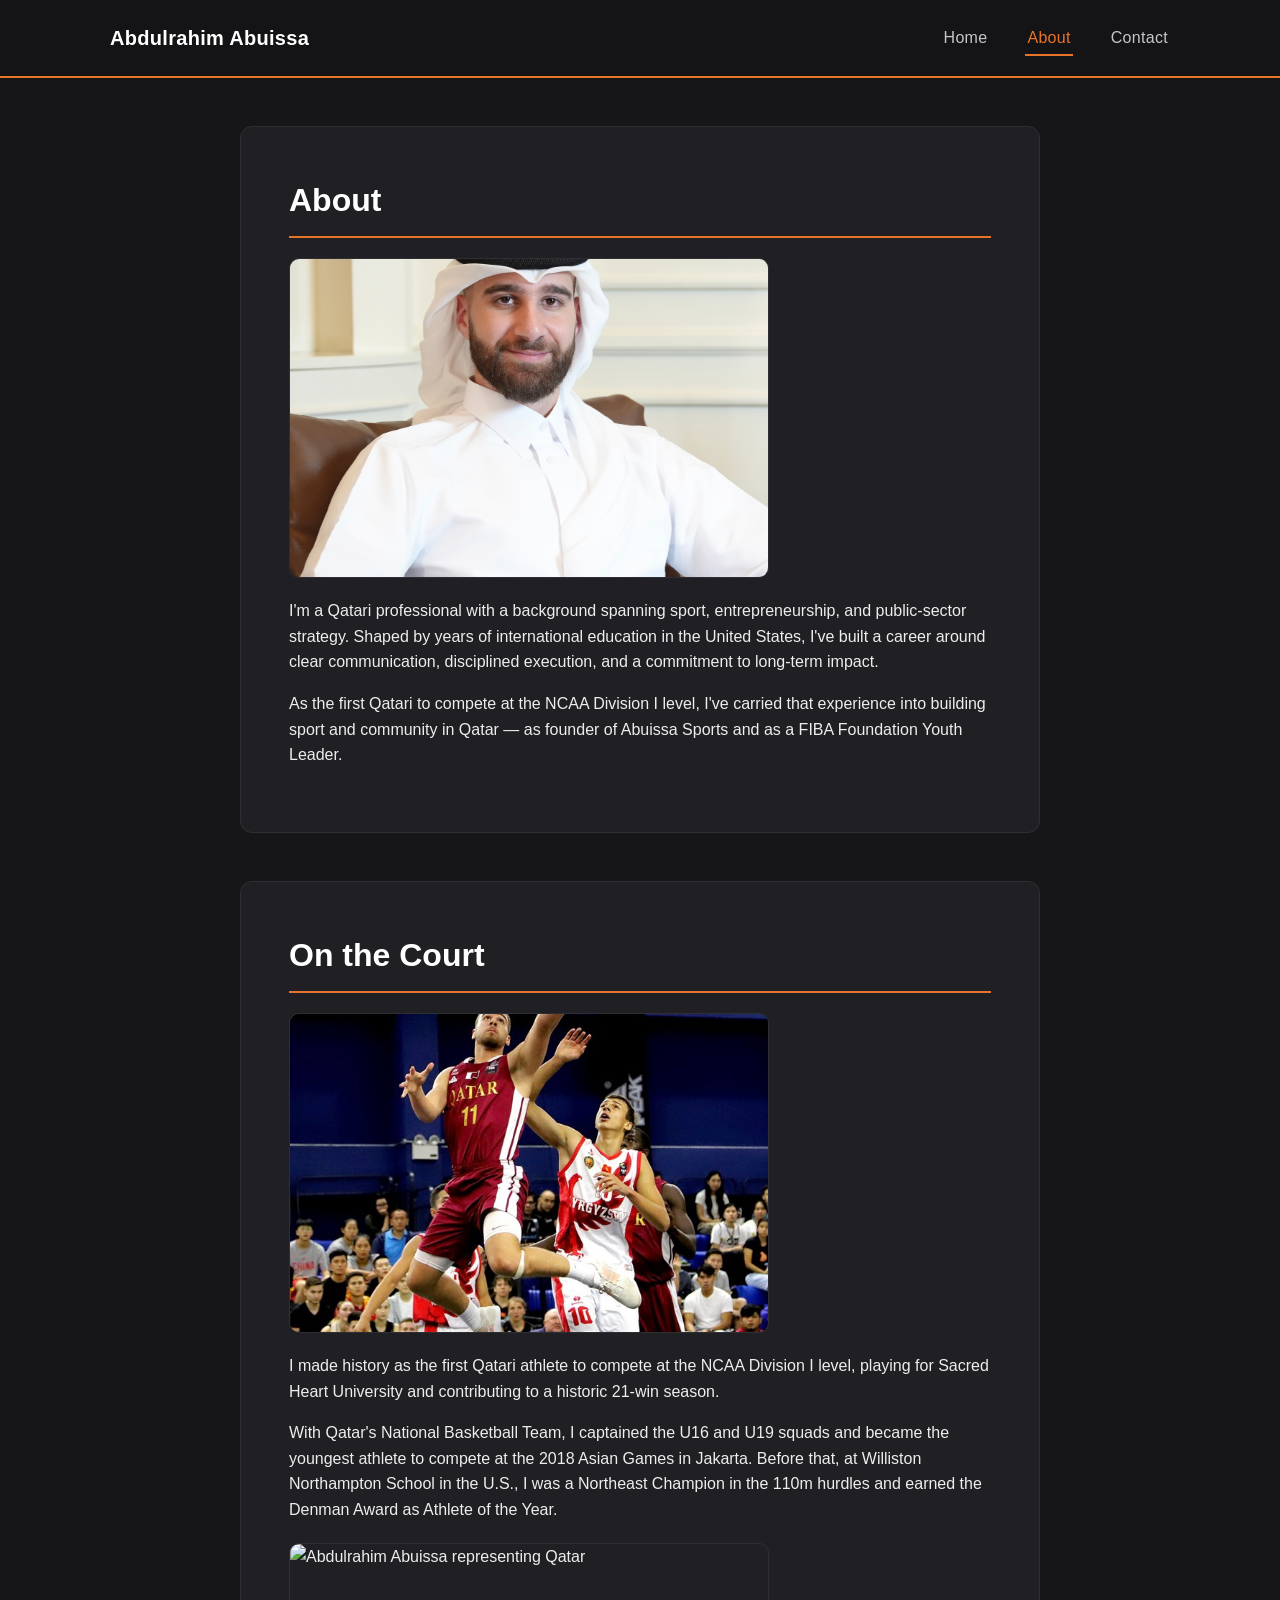
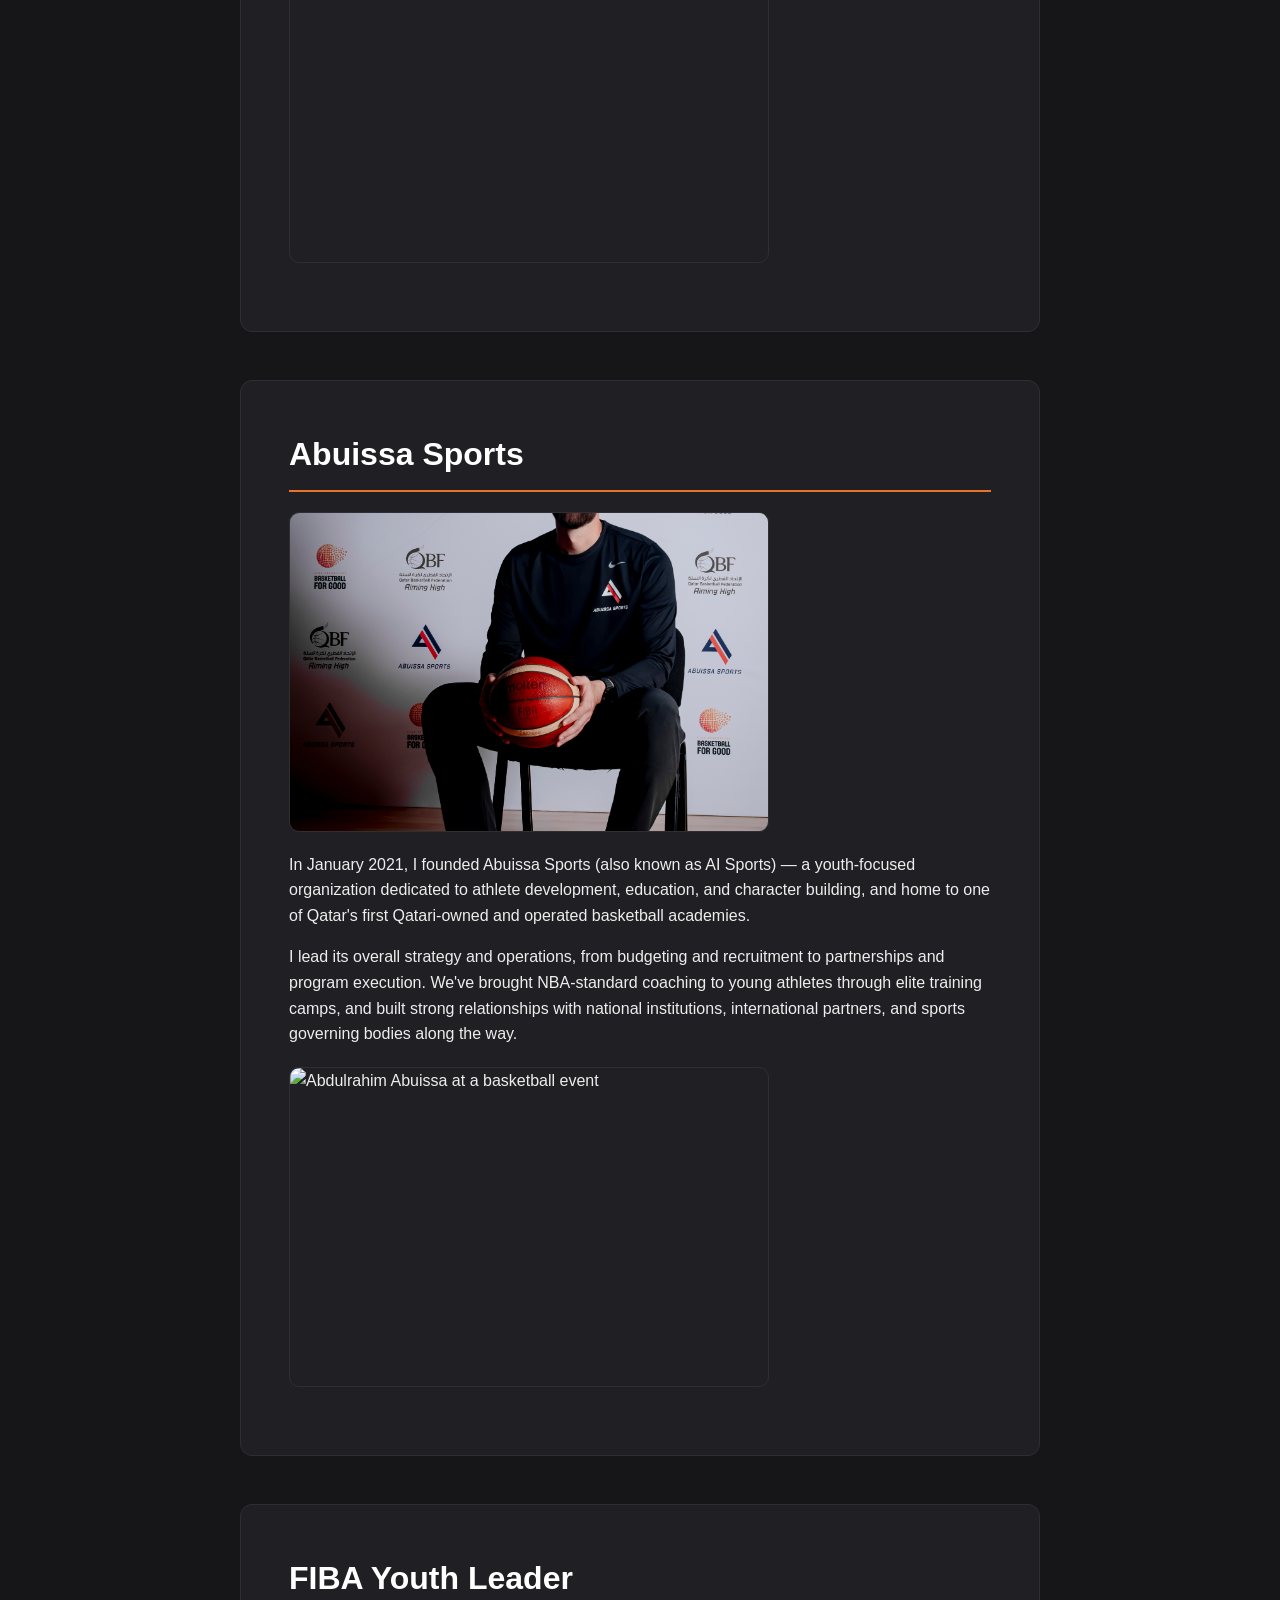
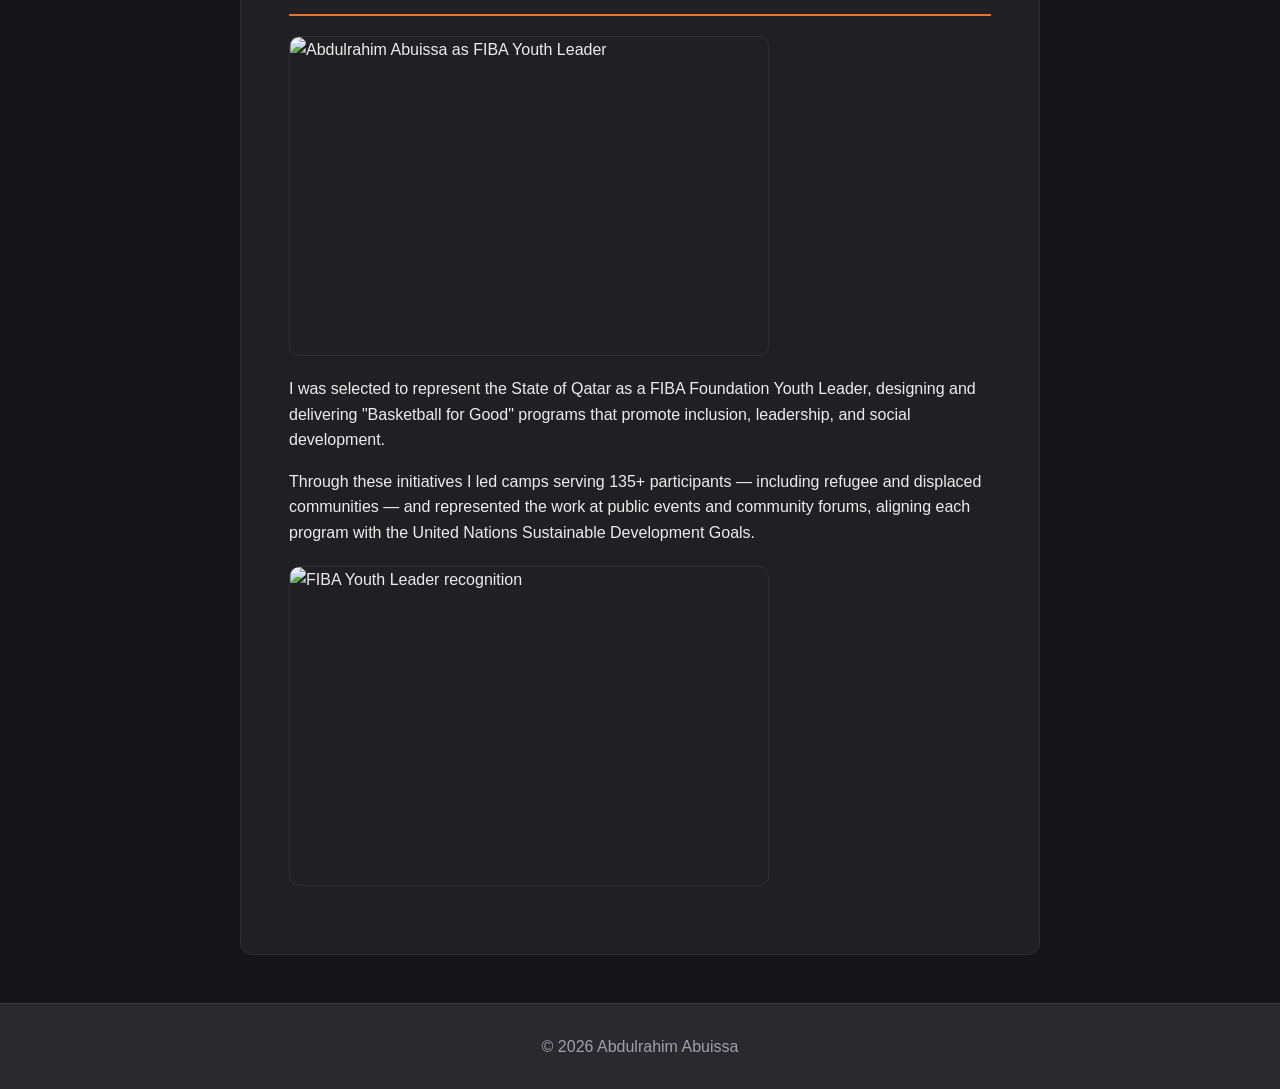
==== about.html @ 40313cf8 "font" ====
<!DOCTYPE html>
<html lang="en">
<head>
    <meta charset="UTF-8">
    <meta name="viewport" content="width=device-width, initial-scale=1.0">
    <title>About — Abdulrahim Abuissa</title>
    <link rel="stylesheet" href="styles.css">
    <link rel="icon" href="favicon.svg" type="image/svg+xml">
    <link href="https://fonts.googleapis.com/css2?family=Anton&display=swap" rel="stylesheet">
</head>
<body>

    <header>
        <nav>
            <a href="index.html" class="logo">Abdulrahim Abuissa</a>
            <ul class="nav-links">
                <li><a href="index.html">Home</a></li>
                <li><a href="about.html" class="active">About</a></li>
                <li><a href="contact.html">Contact</a></li>
            </ul>
        </nav>
    </header>

    <main>
        <section class="section contact-panel">
            <h2>About</h2>
            <img src="images/formal.JPG" alt="Abdulrahim Abuissa" class="about-img">
            <p>I'm a Qatari professional with a background spanning sport, entrepreneurship, and public-sector strategy. Shaped by years of international education in the United States, I've built a career around clear communication, disciplined execution, and a commitment to long-term impact.</p>
            <p>As the first Qatari to compete at the NCAA Division I level, I've carried that experience into building sport and community in Qatar — as founder of Abuissa Sports and as a FIBA Foundation Youth Leader.</p>
        </section>

        <section class="section contact-panel">
            <h2>On the Court</h2>
            <img src="images/basketball.jpg" alt="Abdulrahim Abuissa playing basketball" class="about-img">
            <p>I made history as the first Qatari athlete to compete at the NCAA Division I level, playing for Sacred Heart University and contributing to a historic 21-win season.</p>
            <p>With Qatar's National Basketball Team, I captained the U16 and U19 squads and became the youngest athlete to compete at the 2018 Asian Games in Jakarta. Before that, at Williston Northampton School in the U.S., I was a Northeast Champion in the 110m hurdles and earned the Denman Award as Athlete of the Year.</p>
            <img src="images/union.JPG" alt="Abdulrahim Abuissa representing Qatar" class="about-img">
        </section>

        <section class="section contact-panel">
            <h2>Abuissa Sports</h2>
            <img src="images/bfg.JPG" alt="Abuissa Sports basketball program" class="about-img">
            <p>In January 2021, I founded Abuissa Sports (also known as AI Sports) — a youth-focused organization dedicated to athlete development, education, and character building, and home to one of Qatar's first Qatari-owned and operated basketball academies.</p>
            <p>I lead its overall strategy and operations, from budgeting and recruitment to partnerships and program execution. We've brought NBA-standard coaching to young athletes through elite training camps, and built strong relationships with national institutions, international partners, and sports governing bodies along the way.</p>
            <img src="images/bfgthobe.JPG" alt="Abdulrahim Abuissa at a basketball event" class="about-img">
        </section>

        <section class="section contact-panel">
            <h2>FIBA Youth Leader</h2>
            <img src="images/fiba.JPG" alt="Abdulrahim Abuissa as FIBA Youth Leader" class="about-img">
            <p>I was selected to represent the State of Qatar as a FIBA Foundation Youth Leader, designing and delivering "Basketball for Good" programs that promote inclusion, leadership, and social development.</p>
            <p>Through these initiatives I led camps serving 135+ participants — including refugee and displaced communities — and represented the work at public events and community forums, aligning each program with the United Nations Sustainable Development Goals.</p>
            <img src="images/certificate.JPG" alt="FIBA Youth Leader recognition" class="about-img">
        </section>
    </main>

    <footer>
        <p>&copy; 2026 Abdulrahim Abuissa</p>
    </footer>

</body>
</html>
---- styles.css ----
/* ===== Base ===== */
* {
    margin: 0;
    padding: 0;
    box-sizing: border-box;
}

body {
    font-family: 'Helvetica Neue', Arial, sans-serif;
    background-color: #161618;
    color: #EDEDED;
    line-height: 1.6;
}

/* ===== Header / Nav ===== */
header {
    background-color: #141416;
    border-bottom: 2px solid #E8742C;
    position: sticky;
    top: 0;
    z-index: 100;
}

nav {
    display: flex;
    justify-content: space-between;
    align-items: center;
    max-width: 1100px;
    margin: 0 auto;
    padding: 22px 20px;
}

.logo {
    color: #FFFFFF;
    font-weight: bold;
    font-size: 20px;
    text-decoration: none;
    letter-spacing: 0.3px;
}

.nav-links {
    display: flex;
    list-style: none;
    gap: 36px;
    margin: 0;
    padding: 0;
}

.nav-links li {
    list-style: none;
}

.nav-links a {
    color: #C5C5CC;
    text-decoration: none;
    font-size: 16px;
    font-weight: 500;
    letter-spacing: 0.3px;
    padding: 6px 2px;
    position: relative;
    transition: color 0.2s;
}

.nav-links a:hover {
    color: #E8742C;
}

.nav-links a::after {
    content: "";
    position: absolute;
    left: 0;
    bottom: -4px;
    width: 0;
    height: 2px;
    background-color: #E8742C;
    transition: width 0.2s;
}

.nav-links a:hover::after {
    width: 100%;
}

.nav-links a.active {
    color: #E8742C;
}

.nav-links a.active::after {
    width: 100%;
}
/* ===== Hero ===== */
.hero {
    max-width: 100%;
    margin: 0 auto;
    padding: 140px 20px;
    text-align: center;
    background-image: linear-gradient(rgba(20, 20, 22, 0.65), rgba(20, 20, 22, 0.78)), url('images/hero.jpg');
    background-size: cover;
    background-position: center 20%;
}

.eyebrow {
    color: #E8742C;
    text-transform: uppercase;
    letter-spacing: 2px;
    font-size: 14px;
    margin-bottom: 16px;
}

.hero h1 {
    font-family: 'Anton', sans-serif;
    font-size: 80px;
    letter-spacing: 1px;
    text-transform: uppercase;
    color: #FFFFFF;
    margin-bottom: 16px;
}

.hero-tagline {
    font-size: 20px;
    color: #A0A0A8;
    max-width: 600px;
    margin: 0 auto 32px;
}

.btn {
    display: inline-block;
    background-color: #E8742C;
    color: #FFFFFF;
    padding: 14px 32px;
    border-radius: 6px;
    text-decoration: none;
    font-weight: bold;
    transition: background-color 0.2s;
}

.btn:hover {
    background-color: #c75f1f;
}

/* ===== Highlights (Grid) ===== */
.highlights {
    display: grid;
    grid-template-columns: repeat(auto-fit, minmax(250px, 1fr));
    gap: 24px;
    max-width: 1100px;
    margin: 0 auto;
    padding: 0 20px 100px;
}

.card {
    background-color: #242428;
    border: 1px solid #3A3A40;
    border-top: 3px solid #E8742C;
    border-radius: 8px;
    padding: 32px;
    text-align: center;
}

.card h3 {
    color: #E8742C;
    font-size: 28px;
    margin-bottom: 12px;
}

.card p {
    color: #A0A0A8;
}

/* ===== Content sections (for about/contact) ===== */
.section {
    max-width: 800px;
    margin: 0 auto;
    padding: 60px 20px;
}

.section h2 {
    color: #FFFFFF;
    font-size: 32px;
    margin-bottom: 20px;
    border-bottom: 2px solid #E8742C;
    padding-bottom: 10px;
}

.section p {
    margin-bottom: 16px;
    color: #EDEDED;
}

/* ===== Footer ===== */
footer {
    background-color: #2A2A2E;
    border-top: 1px solid #3A3A40;
    text-align: center;
    padding: 30px;
    color: #A0A0A8;
}

/* ===== Responsive ===== */
@media (max-width: 600px) {
    nav {
        flex-direction: column;
        gap: 16px;
    }

    .nav-links {
        gap: 20px;
    }

    .hero {
    max-width: 100%;
    margin: 0 auto;
    padding: 120px 20px;
    text-align: center;
    background: radial-gradient(circle at 50% 30%, #2A2A2E 0%, #161618 70%);
}

    .hero h1 {
        font-size: 42px;
    }
}
/* ===== Contact form ===== */
.contact-form {
    margin-top: 32px;
    max-width: 700px;
}

.form-row {
    display: flex;
    gap: 20px;
}

.form-field {
    flex: 1;
    display: flex;
    flex-direction: column;
    margin-bottom: 20px;
}

.contact-form label {
    color: #A0A0A8;
    font-size: 14px;
    margin-bottom: 8px;
}

.contact-form input,
.contact-form textarea {
    width: 100%;
    background-color: transparent;
    border: none;
    border-bottom: 1px solid #3A3A40;
    padding: 12px 4px;
    color: #EDEDED;
    font-family: inherit;
    font-size: 16px;
    transition: border-color 0.2s;
}

.contact-form textarea {
    resize: vertical;
}

.contact-form input:focus,
.contact-form textarea:focus {
    outline: none;
    border-bottom-color: #E8742C;
}

.contact-form button {
    margin-top: 16px;
    border: none;
    cursor: pointer;
    font-size: 16px;
}

/* ===== Contact info / social ===== */
.contact-info {
    margin-top: 56px;
    padding-top: 32px;
    border-top: 1px solid #3A3A40;
    color: #A0A0A8;
}

.contact-info a {
    color: #E8742C;
    text-decoration: none;
}

.contact-info a:hover {
    text-decoration: underline;
}

.social-links {
    display: flex;
    gap: 16px;
    margin-top: 20px;
}

.social-btn {
    display: inline-block;
    padding: 10px 24px;
    border: 1px solid #E8742C;
    border-radius: 6px;
    color: #E8742C !important;
    text-decoration: none !important;
    transition: background-color 0.2s, color 0.2s;
}

.social-btn:hover {
    background-color: #E8742C;
    color: #FFFFFF !important;
}

/* ===== Responsive form ===== */
@media (max-width: 600px) {
    .form-row {
        flex-direction: column;
        gap: 0;
    }
}
/* ===== Contact panel ===== */
.contact-panel {
    background-color: #202024;
    border: 1px solid #2E2E34;
    border-radius: 12px;
    padding: 48px;
    margin-top: 48px;
    margin-bottom: 48px;
}
/* ===== About page images ===== */
.about-img {
    width: 100%;
    max-width: 480px;
    height: 320px;
    object-fit: cover;
    border-radius: 10px;
    margin: 20px 0;
    display: block;
    border: 1px solid #2E2E34;
}
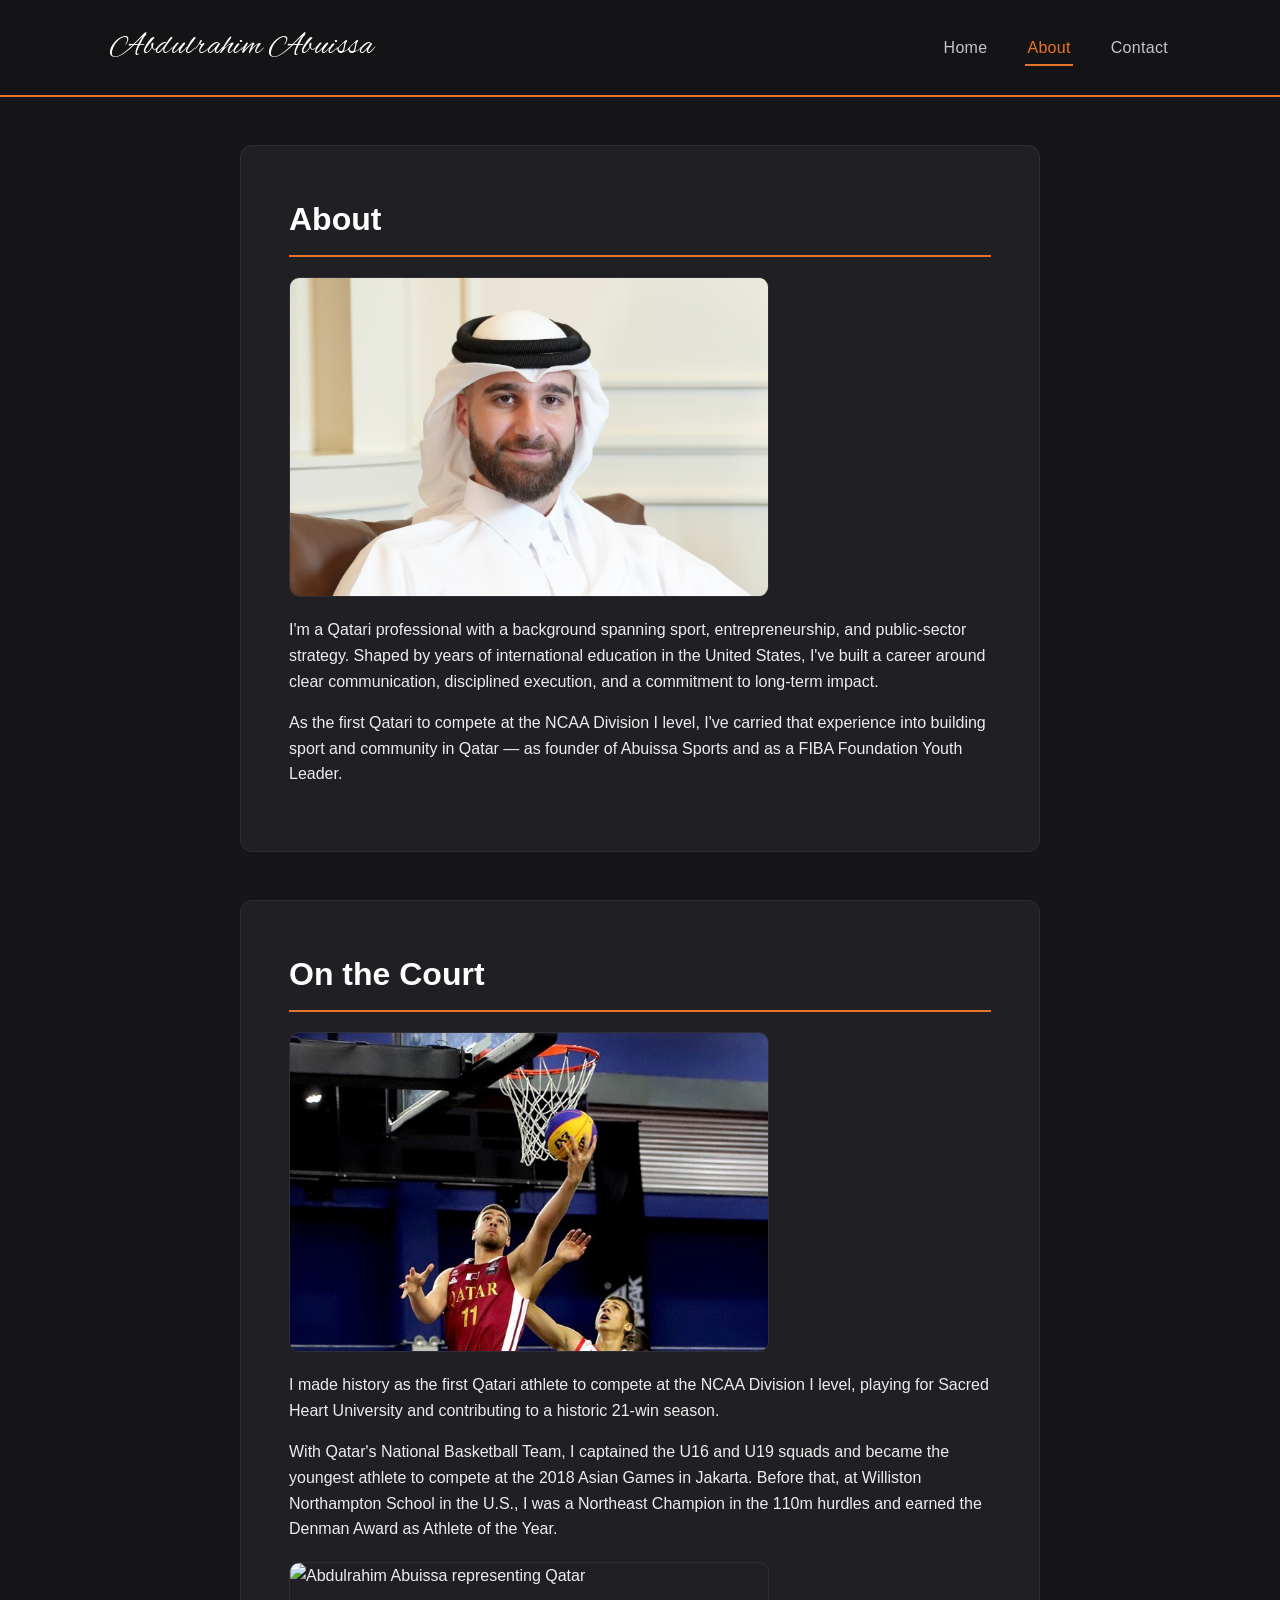
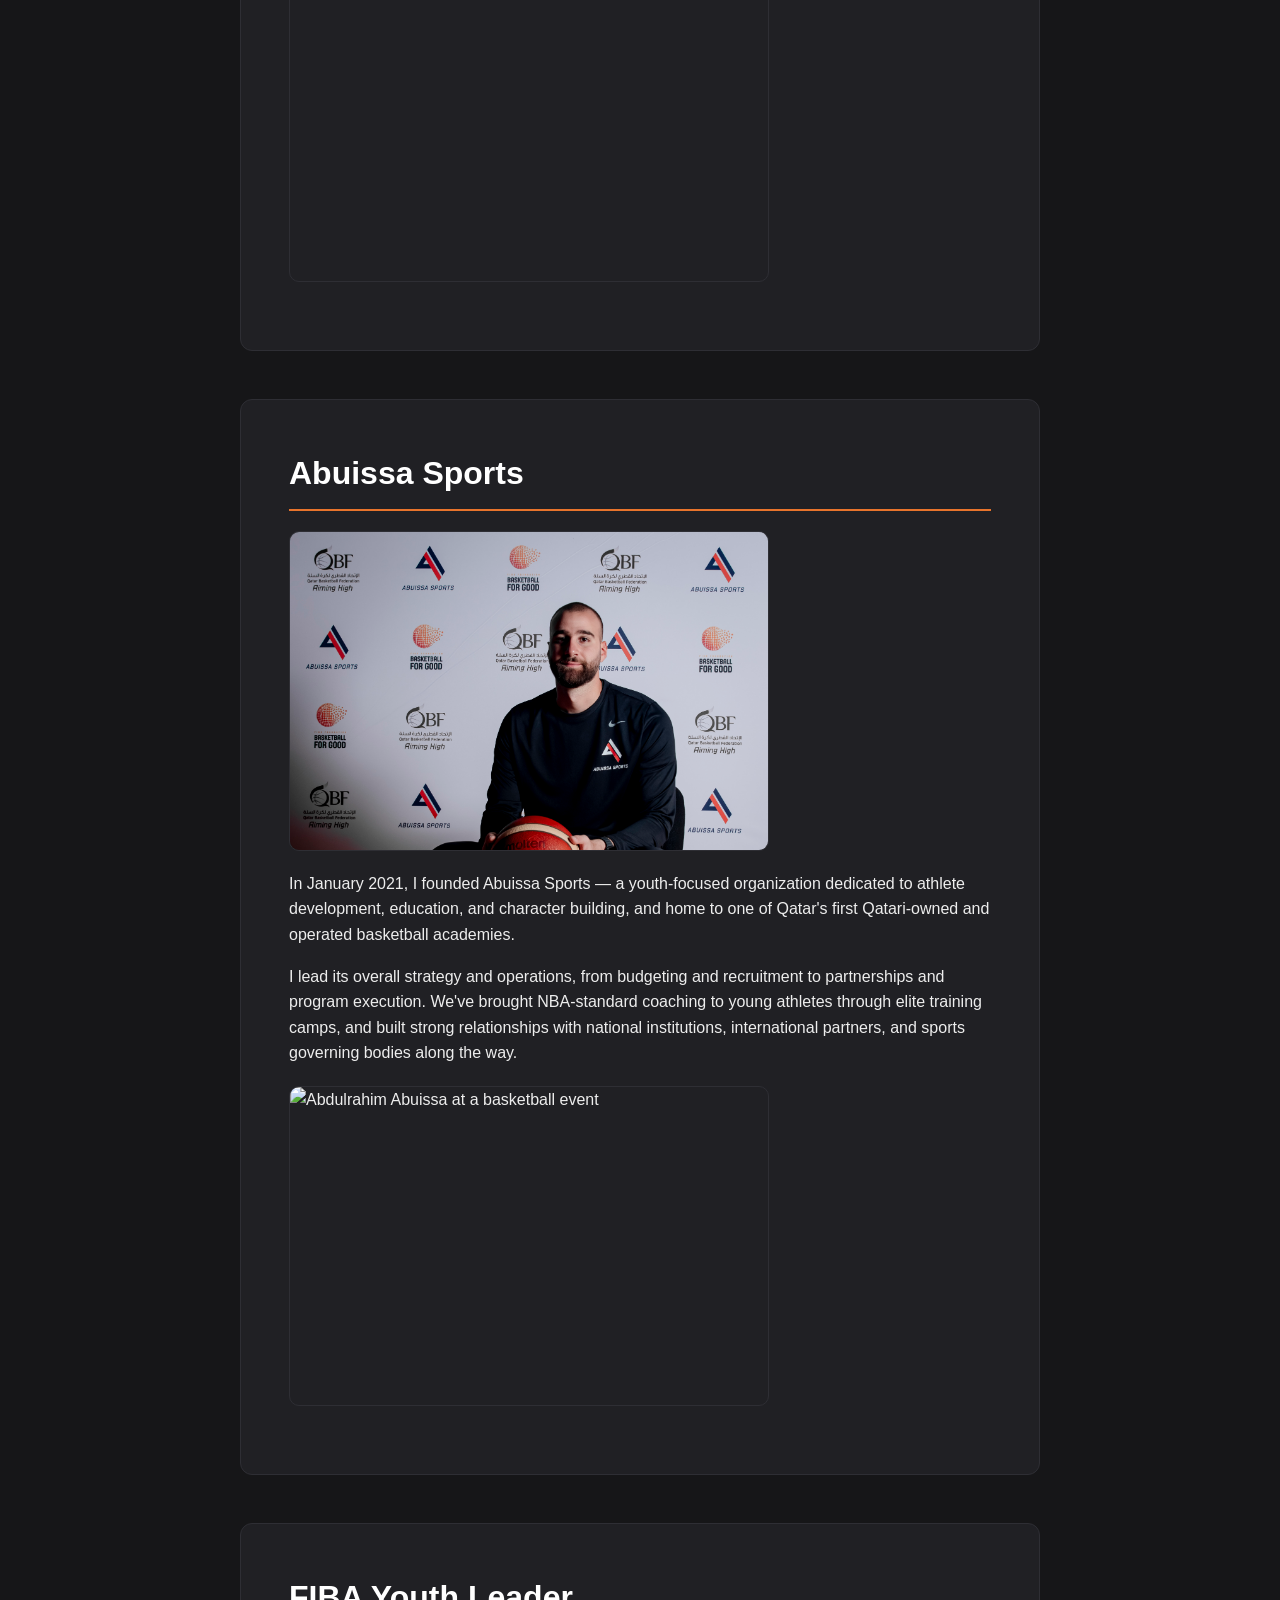
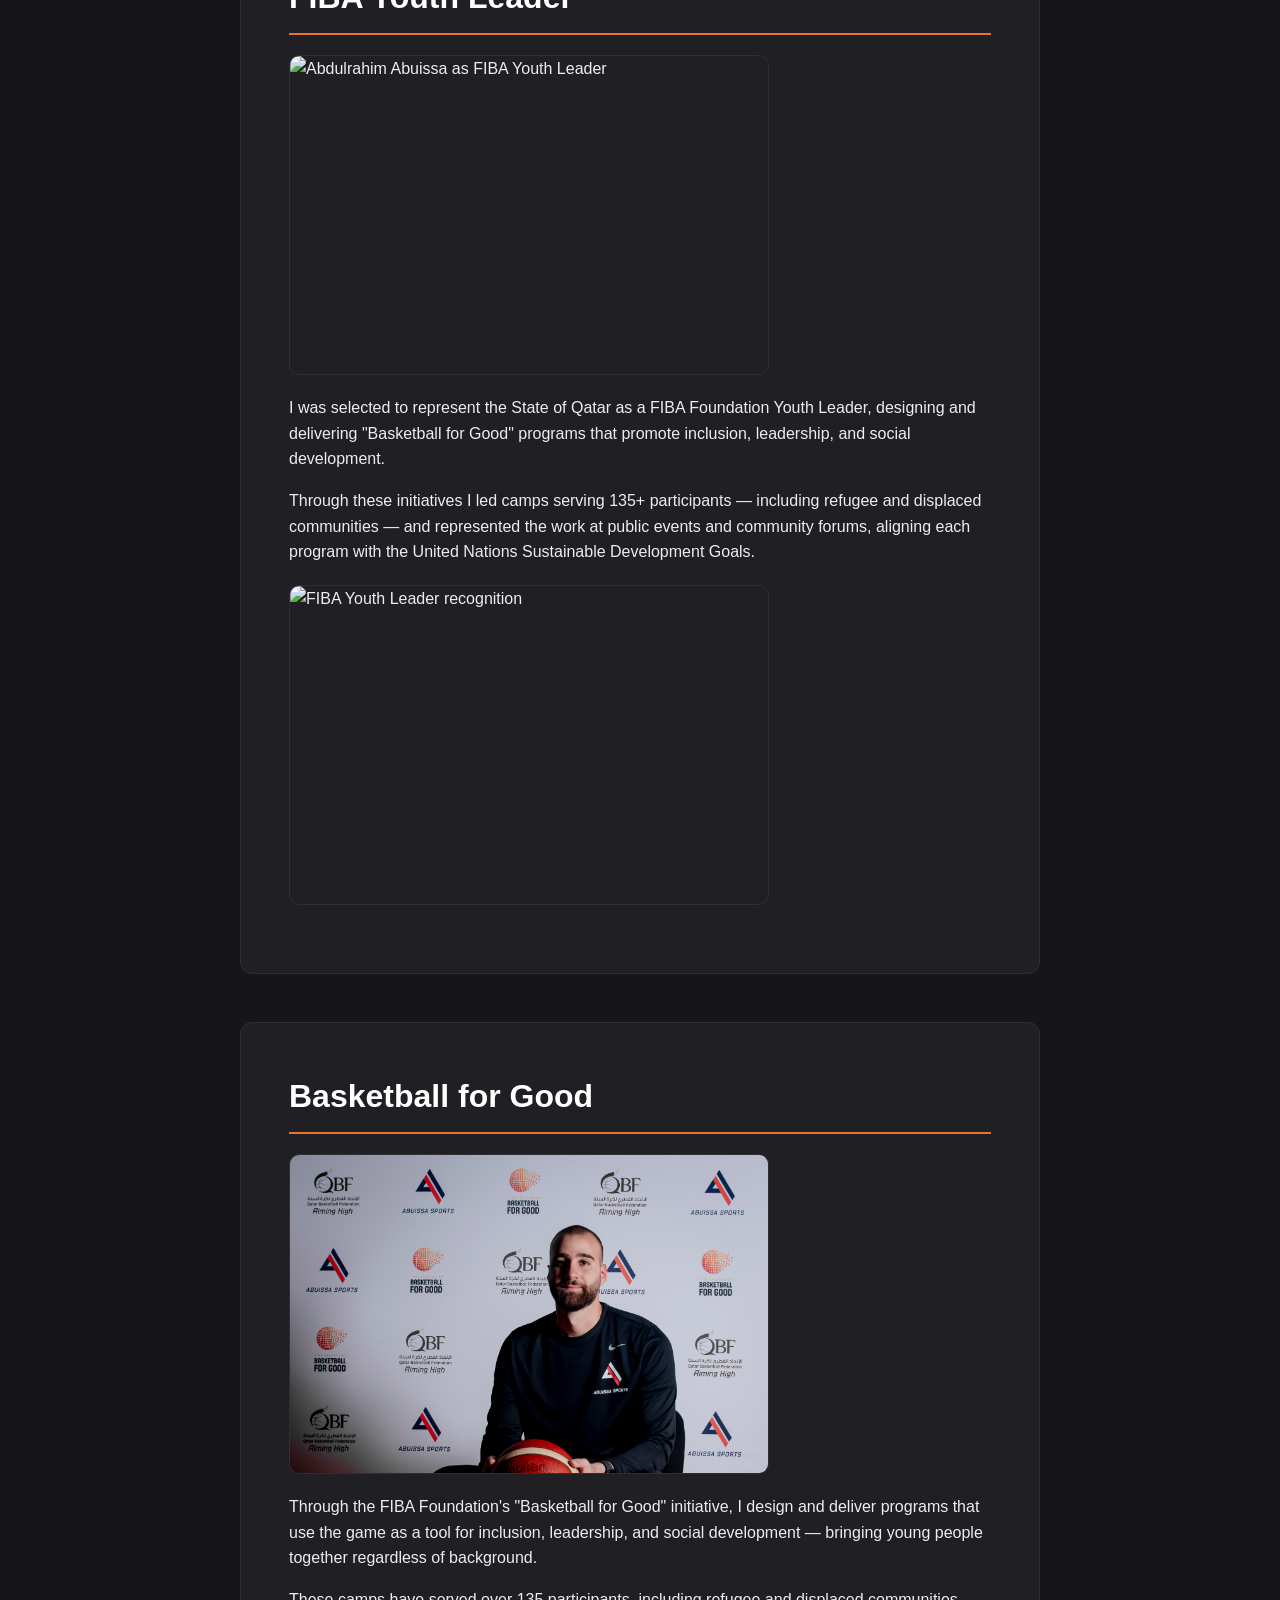
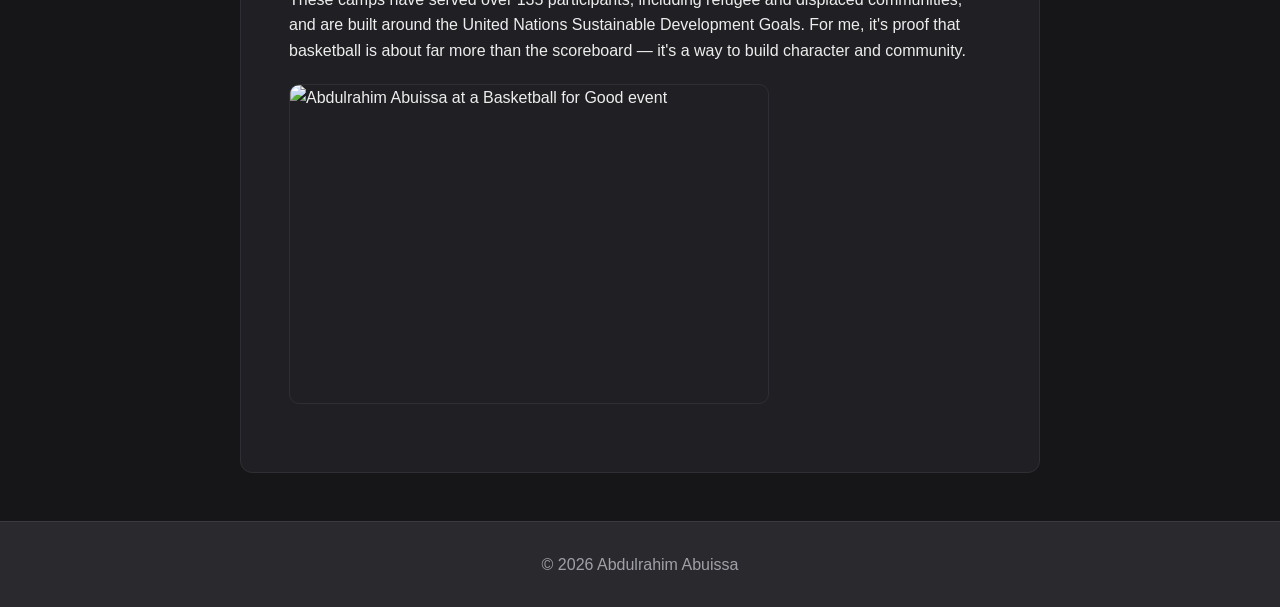
==== commit a6e0aba0: "logo" ====
--- a/about.html
+++ b/about.html
@@ -6,8 +6,8 @@
     <title>About — Abdulrahim Abuissa</title>
     <link rel="stylesheet" href="styles.css">
     <link rel="icon" href="favicon.svg" type="image/svg+xml">
-    <link href="https://fonts.googleapis.com/css2?family=Anton&display=swap" rel="stylesheet">
-</head>
+    <link href="https://fonts.googleapis.com/css2?family=Oswald:wght@600;700&family=Anton&family=Bebas+Neue&display=swap" rel="stylesheet"></head>
+    <link href="https://fonts.googleapis.com/css2?family=Alex+Brush&display=swap" rel="stylesheet">
 <body>
 
     <header>
@@ -40,7 +40,7 @@
         <section class="section contact-panel">
             <h2>Abuissa Sports</h2>
             <img src="images/bfg.JPG" alt="Abuissa Sports basketball program" class="about-img">
-            <p>In January 2021, I founded Abuissa Sports (also known as AI Sports) — a youth-focused organization dedicated to athlete development, education, and character building, and home to one of Qatar's first Qatari-owned and operated basketball academies.</p>
+            <p>In January 2021, I founded Abuissa Sports — a youth-focused organization dedicated to athlete development, education, and character building, and home to one of Qatar's first Qatari-owned and operated basketball academies.</p>
             <p>I lead its overall strategy and operations, from budgeting and recruitment to partnerships and program execution. We've brought NBA-standard coaching to young athletes through elite training camps, and built strong relationships with national institutions, international partners, and sports governing bodies along the way.</p>
             <img src="images/bfgthobe.JPG" alt="Abdulrahim Abuissa at a basketball event" class="about-img">
         </section>
@@ -52,6 +52,14 @@
             <p>Through these initiatives I led camps serving 135+ participants — including refugee and displaced communities — and represented the work at public events and community forums, aligning each program with the United Nations Sustainable Development Goals.</p>
             <img src="images/certificate.JPG" alt="FIBA Youth Leader recognition" class="about-img">
         </section>
+
+        <section class="section contact-panel">
+            <h2>Basketball for Good</h2>
+            <img src="images/bfg.JPG" alt="Abdulrahim Abuissa leading a Basketball for Good camp" class="about-img">
+            <p>Through the FIBA Foundation's "Basketball for Good" initiative, I design and deliver programs that use the game as a tool for inclusion, leadership, and social development — bringing young people together regardless of background.</p>
+            <p>These camps have served over 135 participants, including refugee and displaced communities, and are built around the United Nations Sustainable Development Goals. For me, it's proof that basketball is about far more than the scoreboard — it's a way to build character and community.</p>
+            <img src="images/bfgthobe.JPG" alt="Abdulrahim Abuissa at a Basketball for Good event" class="about-img">
+        </section>
     </main>
 
     <footer>
--- a/styles.css
+++ b/styles.css
@@ -32,10 +32,10 @@
 
 .logo {
     color: #FFFFFF;
-    font-weight: bold;
-    font-size: 20px;
+    font-family: 'Alex Brush', cursive;
+    font-size: 32px;
     text-decoration: none;
-    letter-spacing: 0.3px;
+    letter-spacing: 0.5px;
 }
 
 .nav-links {
@@ -93,7 +93,7 @@
     margin: 0 auto;
     padding: 140px 20px;
     text-align: center;
-    background-image: linear-gradient(rgba(20, 20, 22, 0.65), rgba(20, 20, 22, 0.78)), url('images/hero.jpg');
+    background-image: linear-gradient(rgba(20, 20, 22, 0.65), rgba(20, 20, 22, 0.78)), url('images/hero.JPG');
     background-size: cover;
     background-position: center 20%;
 }
@@ -336,4 +336,5 @@
     margin: 20px 0;
     display: block;
     border: 1px solid #2E2E34;
+    object-position: top;
 }
